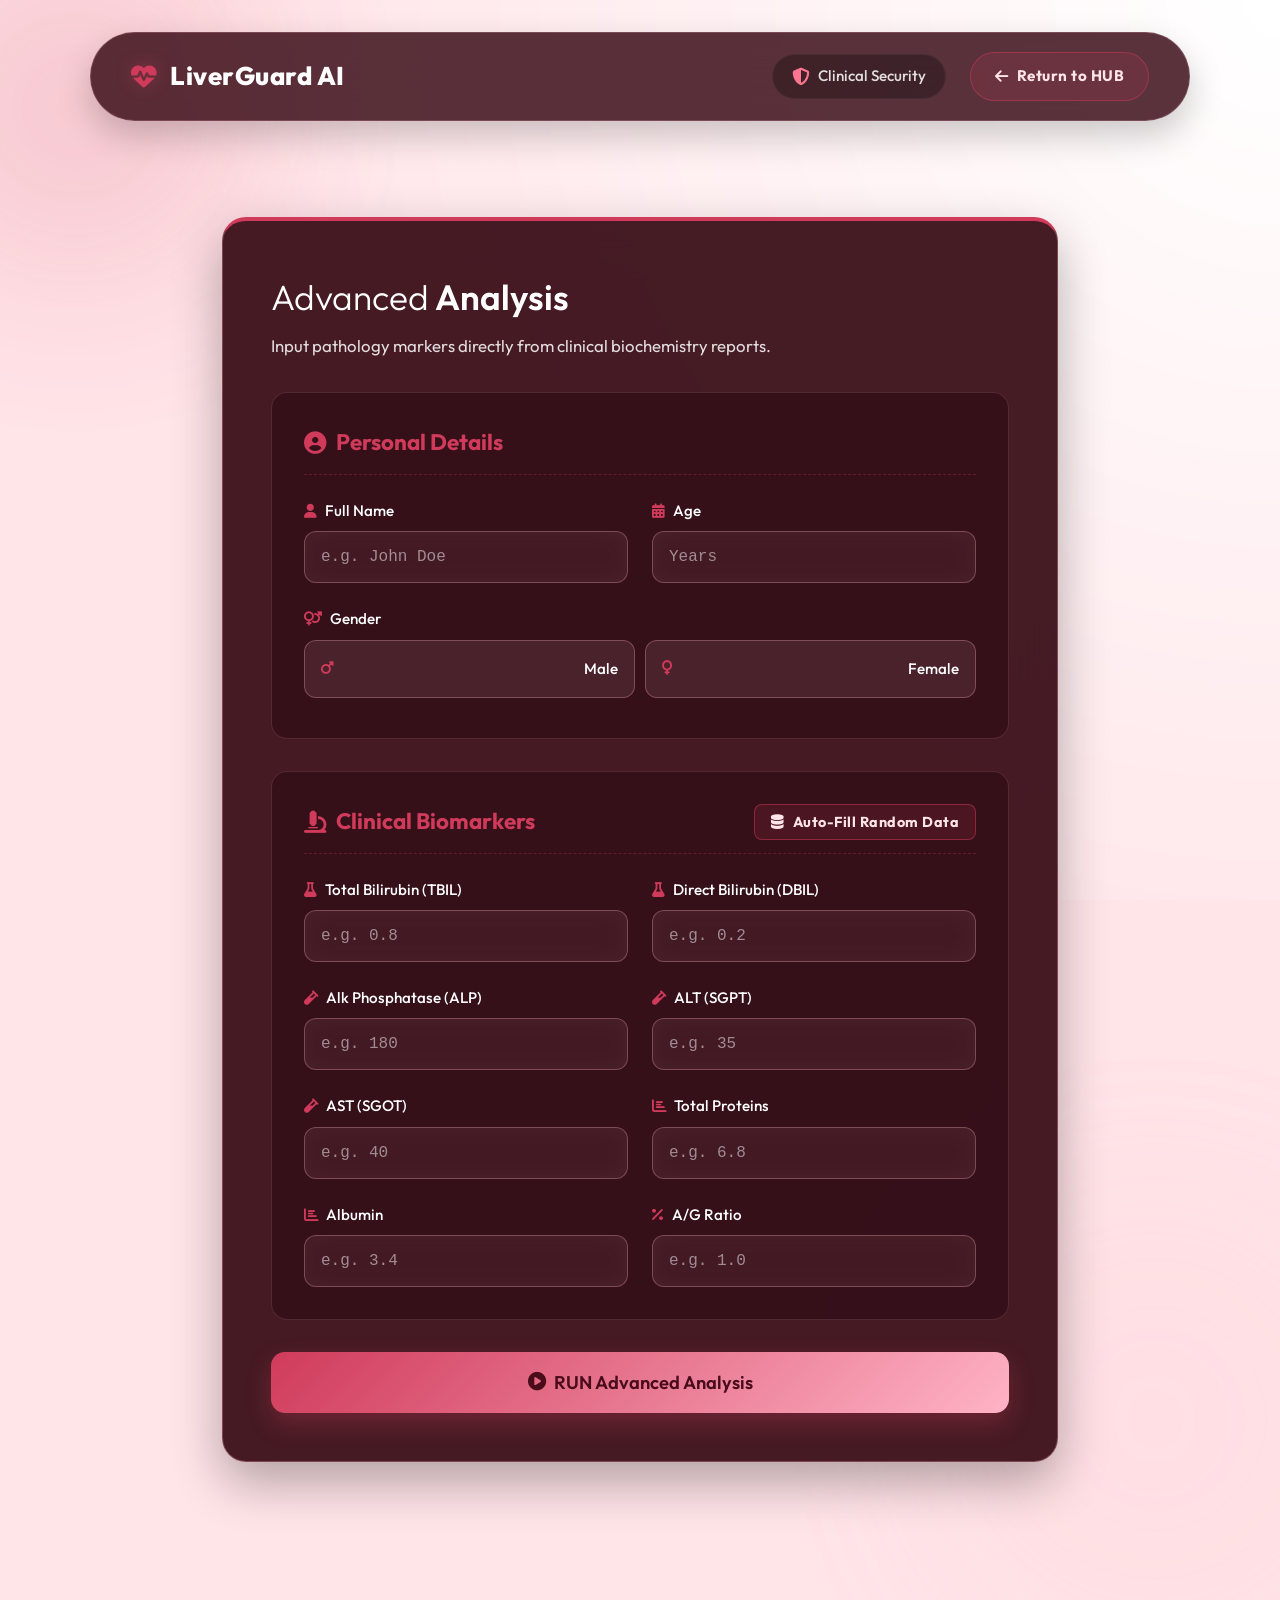
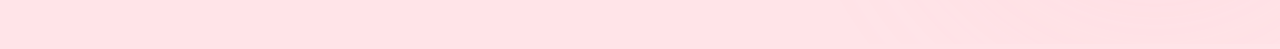
==== templates/advanced.html @ 9c4d7ac1 "Initial commit" ====
<!DOCTYPE html>
<html lang="en">

<head>
    <meta charset="UTF-8">
    <meta name="viewport" content="width=device-width, initial-scale=1.0">
    <title>Advanced Analysis - LiverGuard AI</title>
    <link href="https://fonts.googleapis.com/css2?family=Outfit:wght@300;400;500;600;700&display=swap" rel="stylesheet">
    <link rel="stylesheet" href="https://cdnjs.cloudflare.com/ajax/libs/font-awesome/6.4.0/css/all.min.css">
    <style>
        :root {
            --bg-main: #ffe4e8;
            --bg-dark: #5c001e;
            --card-bg: rgba(60, 15, 25, 0.95);
            --border-glass: rgba(255, 182, 193, 0.3);
            --accent: #d03b5b;
            --accent-dim: rgba(208, 59, 91, 0.5);
            --text-white: #ffffff;
            --text-muted: rgba(255, 255, 255, 0.85);
        }

        * {
            margin: 0;
            padding: 0;
            box-sizing: border-box;
            font-family: 'Outfit', sans-serif;
        }

        body {
            background: var(--bg-main);
            color: #4a0c1a;
            line-height: 1.6;
            overflow-x: hidden;
            position: relative;
        }

        .bg-nodes {
            position: fixed;
            top: 0;
            left: 0;
            width: 100vw;
            height: 100vh;
            background: radial-gradient(circle at top right, #ffffff 0%, transparent 70%);
            z-index: -1;
        }

        .orb {
            position: absolute;
            border-radius: 50%;
            filter: blur(90px);
            z-index: 0;
            animation: float 12s infinite alternate ease-in-out;
            opacity: 0.4;
            pointer-events: none;
        }

        .orb-1 {
            width: 350px;
            height: 350px;
            background: rgba(208, 59, 91, 0.4);
            top: -100px;
            left: -100px;
        }

        .orb-2 {
            width: 450px;
            height: 450px;
            background: rgba(255, 182, 193, 0.25);
            bottom: -150px;
            right: -100px;
            animation-duration: 18s;
        }

        @keyframes float {
            0% {
                transform: translateY(0px) scale(1);
            }

            100% {
                transform: translateY(40px) scale(1.1);
            }
        }

        .container {
            max-width: 900px;
            margin: 0 auto;
            padding: 2rem;
            position: relative;
            z-index: 10;
        }

        .top-nav {
            display: flex;
            justify-content: space-between;
            align-items: center;
            padding: 1.2rem 2.5rem;
            position: relative;
            z-index: 100;
            background: rgba(60, 15, 25, 0.85);
            backdrop-filter: blur(20px);
            -webkit-backdrop-filter: blur(20px);
            box-shadow: 0 15px 35px rgba(0, 0, 0, 0.2);
            border: 1px solid rgba(255, 182, 193, 0.2);
            border-radius: 100px;
            max-width: 1100px;
            margin: 2rem auto 2rem;
            transition: all 0.4s ease;
        }

        .top-nav:hover {
            border-color: rgba(208, 59, 91, 0.5);
            box-shadow: 0 20px 40px rgba(0, 0, 0, 0.3), 0 0 20px rgba(208, 59, 91, 0.1);
        }

        .nav-brand {
            font-size: 1.6rem;
            font-weight: 800;
            display: flex;
            align-items: center;
            gap: 0.8rem;
            letter-spacing: 0.5px;
            color: #fff;
        }

        .nav-brand i {
            color: var(--accent);
            filter: drop-shadow(0 0 8px rgba(208, 59, 91, 0.4));
        }

        .btn-sec {
            background: rgba(208, 59, 91, 0.15);
            border: 1px solid rgba(208, 59, 91, 0.5);
            color: #ffe4e8;
            padding: 0.7rem 1.5rem;
            border-radius: 50px;
            font-size: 0.95rem;
            font-weight: 700;
            text-decoration: none;
            cursor: pointer;
            transition: all 0.3s ease;
            display: flex;
            align-items: center;
            gap: 0.5rem;
            letter-spacing: 0.5px;
        }

        .btn-sec:hover {
            background: rgba(208, 59, 91, 0.3);
            transform: translateY(-2px);
            box-shadow: 0 5px 15px rgba(208, 59, 91, 0.3);
        }

        .glass-card {
            background: var(--card-bg);
            color: var(--text-white);
            backdrop-filter: blur(25px);
            -webkit-backdrop-filter: blur(25px);
            border: 1px solid var(--border-glass);
            border-radius: 24px;
            box-shadow: 0 20px 50px rgba(0, 0, 0, 0.3);
            padding: 3rem;
            border-top: 4px solid var(--accent);
            margin-top: 2rem;
        }

        h2 {
            font-size: 2.2rem;
            font-weight: 600;
            margin-bottom: 0.5rem;
            color: #fff;
        }

        .desc {
            color: var(--text-muted);
            font-size: 1.05rem;
            margin-bottom: 2rem;
        }

        .section-card {
            background: rgba(30, 0, 10, 0.4);
            border: 1px solid rgba(255, 182, 193, 0.15);
            border-radius: 16px;
            padding: 2rem;
            margin-bottom: 2rem;
        }

        .section-title {
            color: var(--accent);
            font-size: 1.4rem;
            margin-bottom: 1.5rem;
            border-bottom: 1px dashed rgba(208, 59, 91, 0.3);
            padding-bottom: 0.8rem;
            display: flex;
            align-items: center;
            gap: 10px;
        }

        .input-grid {
            display: grid;
            grid-template-columns: 1fr 1fr;
            gap: 1.5rem;
        }

        .input-group {
            display: flex;
            flex-direction: column;
        }

        .input-group label {
            display: flex;
            align-items: center;
            justify-content: space-between;
            font-size: 0.95rem;
            color: var(--text-white);
            font-weight: 500;
            margin-bottom: 0.5rem;
        }

        .input-group label .icon-text {
            display: flex;
            align-items: center;
            gap: 8px;
        }

        .input-group label i {
            color: var(--accent);
            font-size: 0.9rem;
        }

        .input-group input[type="text"],
        .input-group input[type="number"] {
            width: 100%;
            background: rgba(255, 182, 193, 0.1);
            backdrop-filter: blur(12px);
            -webkit-backdrop-filter: blur(12px);
            border: 1px solid rgba(255, 182, 193, 0.3);
            border-radius: 12px;
            padding: 1rem;
            color: #fff;
            outline: none;
            transition: 0.3s;
            font-size: 1rem;
            font-family: monospace;
        }

        .input-group input[type="text"]:focus,
        .input-group input[type="number"]:focus {
            border-color: var(--accent);
            box-shadow: 0 0 15px rgba(208, 59, 91, 0.2);
            background: rgba(255, 182, 193, 0.25);
        }

        .input-group input::placeholder {
            color: rgba(255, 255, 255, 0.5);
        }

        /* Radio Box Selections */
        .radio-selection {
            display: flex;
            gap: 10px;
            width: 100%;
        }

        .radio-selection input[type="radio"] {
            display: none;
        }

        .radio-box {
            flex: 1;
            display: flex;
            align-items: center;
            justify-content: center;
            gap: 8px;
            padding: 1rem;
            background: rgba(255, 182, 193, 0.1);
            border: 1px solid rgba(255, 182, 193, 0.3);
            border-radius: 12px;
            cursor: pointer;
            transition: 0.3s;
            color: var(--text-muted);
            font-weight: 500;
            text-align: center;
        }

        /* Gender Specific Colors */
        .radio-selection input[type="radio"]:checked+.radio-box.male {
            background: rgba(59, 130, 246, 0.3);
            border-color: #60a5fa;
            color: #fff;
            box-shadow: 0 0 15px rgba(59, 130, 246, 0.4);
        }

        .radio-selection input[type="radio"]:checked+.radio-box.female {
            background: rgba(244, 114, 182, 0.3);
            border-color: #f472b6;
            color: #fff;
            box-shadow: 0 0 15px rgba(244, 114, 182, 0.4);
        }

        .btn-liver {
            background: linear-gradient(135deg, var(--accent), #ffb3c6);
            color: #4a0c1a;
            box-shadow: 0 10px 25px rgba(208, 59, 91, 0.3);
            width: 100%;
            border-radius: 14px;
            padding: 1.2rem;
            font-size: 1.15rem;
            margin-top: 1rem;
            border: none;
            cursor: pointer;
            font-weight: 600;
            display: flex;
            justify-content: center;
            align-items: center;
            transition: 0.3s;
        }

        .btn-liver:hover {
            transform: translateY(-3px);
            box-shadow: 0 15px 35px rgba(208, 59, 91, 0.5);
            background: linear-gradient(135deg, #ffb3c6, var(--accent));
        }

        .loader-overlay {
            position: fixed;
            top: 0;
            left: 0;
            width: 100vw;
            height: 100vh;
            background: rgba(60, 15, 25, 0.95);
            z-index: 9999;
            display: flex;
            flex-direction: column;
            align-items: center;
            justify-content: center;
            backdrop-filter: blur(10px);
            -webkit-backdrop-filter: blur(10px);
        }

        .spinner {
            width: 60px;
            height: 60px;
            border: 4px solid rgba(208, 59, 91, 0.2);
            border-top-color: var(--accent);
            border-radius: 50%;
            animation: spin 1s infinite linear;
            margin-bottom: 2rem;
        }

        .loader-text {
            color: #fff;
            font-size: 1.8rem;
            letter-spacing: 1px;
            font-weight: 600;
        }

        @keyframes spin {
            100% {
                transform: rotate(360deg);
            }
        }

        @media(max-width: 600px) {

            .input-grid,
            .radio-selection {
                flex-direction: column;
                grid-template-columns: 1fr;
            }
        }
    </style>
</head>

<body>
    <div class="bg-nodes"></div>
    <div class="orb orb-1"></div>
    <div class="orb orb-2"></div>

    <nav class="top-nav">
        <div class="nav-brand"><i class="fas fa-heartbeat"></i> <span>LiverGuard AI</span></div>
        <div style="display: flex; align-items: center; gap: 1.5rem;">
            <div
                style="font-size: 0.95rem; color: var(--text-muted); font-weight: 500; display: flex; align-items: center; gap: 0.5rem; background: rgba(0,0,0,0.3); padding: 0.6rem 1.2rem; border-radius: 50px; border: 1px solid rgba(255,255,255,0.05);">
                <i class="fas fa-shield-alt" style="color: #ff758f; font-size: 1.1rem;"></i> <span>Clinical
                    Security</span>
            </div>
            <a href="/" class="btn-sec"><i class="fas fa-arrow-left"></i> Return to HUB</a>
        </div>
    </nav>

    <main class="container">
        <form action="/predict" method="post" id="mainForm"
            onsubmit="document.getElementById('analysisLoader').style.display='flex'">
            <input type="hidden" name="mode" value="clinical">

            <div class="glass-card">
                <h2><span style="font-weight: 300;">Advanced</span> Analysis</h2>
                <p class="desc">Input pathology markers directly from clinical biochemistry reports.</p>

                <!-- 1. Personal Details Section -->
                <div class="section-card">
                    <h3 class="section-title"><i class="fas fa-user-circle"></i> Personal Details</h3>
                    <div class="input-grid">
                        <div class="input-group">
                            <label><span class="icon-text"><i class="fas fa-user"></i> Full Name</span></label>
                            <input type="text" name="patient_name" placeholder="e.g. John Doe">
                        </div>
                        <div class="input-group">
                            <label><span class="icon-text"><i class="fas fa-calendar-alt"></i> Age</span></label>
                            <input type="number" name="age_c" placeholder="Years" required min="1" max="120">
                        </div>
                        <div class="input-group" style="grid-column: span 2;">
                            <label><span class="icon-text"><i class="fas fa-venus-mars"></i> Gender</span></label>
                            <div class="radio-selection">
                                <input type="radio" id="gender_male" name="gender_c" value="1" required>
                                <label for="gender_male" class="radio-box male"><i class="fas fa-mars"></i> Male</label>

                                <input type="radio" id="gender_female" name="gender_c" value="0" required>
                                <label for="gender_female" class="radio-box female"><i class="fas fa-venus"></i>
                                    Female</label>
                            </div>
                        </div>
                    </div>
                </div>

                <!-- 2. Clinical Biomarkers Section -->
                <div class="section-card">
                    <div
                        style="display: flex; justify-content: space-between; align-items: center; border-bottom: 1px dashed rgba(208, 59, 91, 0.3); padding-bottom: 0.8rem; margin-bottom: 1.5rem;">
                        <h3 class="section-title" style="border-bottom: none; margin-bottom: 0; padding-bottom: 0;"><i
                                class="fas fa-microscope"></i> Clinical Biomarkers</h3>
                        <button type="button" class="btn-sec" onclick="loadDatabaseData()"
                            style="padding: 0.5rem 1rem; border-radius: 8px; font-size: 0.9rem;">
                            <i class="fas fa-database"></i> Auto-Fill Random Data
                        </button>
                    </div>

                    <div class="input-grid">
                        <div class="input-group">
                            <label><span class="icon-text"><i class="fas fa-flask"></i> Total Bilirubin
                                    (TBIL)</span></label>
                            <input type="number" step="0.01" name="tb" id="inp_tb" placeholder="e.g. 0.8" required>
                        </div>
                        <div class="input-group">
                            <label><span class="icon-text"><i class="fas fa-flask"></i> Direct Bilirubin
                                    (DBIL)</span></label>
                            <input type="number" step="0.01" name="db" id="inp_db" placeholder="e.g. 0.2" required>
                        </div>
                        <div class="input-group">
                            <label><span class="icon-text"><i class="fas fa-vial"></i> Alk Phosphatase
                                    (ALP)</span></label>
                            <input type="number" step="any" name="alp" id="inp_alp" placeholder="e.g. 180" required>
                        </div>
                        <div class="input-group">
                            <label><span class="icon-text"><i class="fas fa-vial"></i> ALT (SGPT)</span></label>
                            <input type="number" step="any" name="alt" id="inp_alt" placeholder="e.g. 35" required>
                        </div>
                        <div class="input-group">
                            <label><span class="icon-text"><i class="fas fa-vial"></i> AST (SGOT)</span></label>
                            <input type="number" step="any" name="ast" id="inp_ast" placeholder="e.g. 40" required>
                        </div>
                        <div class="input-group">
                            <label><span class="icon-text"><i class="fas fa-chart-bar"></i> Total
                                    Proteins</span></label>
                            <input type="number" step="0.1" name="tp" id="inp_tp" placeholder="e.g. 6.8" required>
                        </div>
                        <div class="input-group">
                            <label><span class="icon-text"><i class="fas fa-chart-bar"></i> Albumin</span></label>
                            <input type="number" step="0.1" name="alb" id="inp_alb" placeholder="e.g. 3.4" required>
                        </div>
                        <div class="input-group">
                            <label><span class="icon-text"><i class="fas fa-percentage"></i> A/G Ratio</span></label>
                            <input type="number" step="0.1" name="ag" id="inp_ag" placeholder="e.g. 1.0" required>
                        </div>
                    </div>
                </div>

                <button type="submit" class="btn btn-liver mt-4">
                    <i class="fas fa-play-circle" style="margin-right: 8px;"></i> RUN Advanced Analysis
                </button>
            </div>
        </form>

        <div id="analysisLoader" class="loader-overlay" style="display: none;">
            <div class="text-center" style="display: flex; flex-direction: column; align-items: center;">
                <div class="spinner"></div>
                <h2 class="loader-text" style="color: #fff;">PROCESSING Analysis...</h2>
                <p style="color: var(--accent); margin-top: 0.5rem; letter-spacing: 2px; text-transform: uppercase;">
                    Correlating patient vectors</p>
            </div>
        </div>
    </main>

    <script>
        function loadDatabaseData() {
            // Generate a random multiplier to simulate different clinical patient profiles
            const randomFactor = Math.random();
            let isHighRisk = randomFactor > 0.5;

            // Generate values based on risk profile
            let base_tb = isHighRisk ? (1.5 + Math.random() * 3.0) : (0.2 + Math.random() * 1.0);
            let base_db = isHighRisk ? (0.5 + Math.random() * 2.0) : (0.1 + Math.random() * 0.3);
            let base_alp = isHighRisk ? (120 + Math.random() * 200) : (40 + Math.random() * 80);
            let base_alt = isHighRisk ? (45 + Math.random() * 100) : (10 + Math.random() * 30);
            let base_ast = isHighRisk ? (40 + Math.random() * 120) : (10 + Math.random() * 30);
            let base_tp = 6.0 + Math.random() * 2.3; // Total protein varies less violently 
            let base_alb = isHighRisk ? (2.0 + Math.random() * 1.5) : (3.5 + Math.random() * 1.5);
            let base_ag = isHighRisk ? (0.5 + Math.random() * 0.7) : (1.2 + Math.random() * 0.8);

            document.getElementById('inp_tb').value = base_tb.toFixed(2);
            document.getElementById('inp_db').value = base_db.toFixed(2);
            document.getElementById('inp_alp').value = Math.floor(base_alp);
            document.getElementById('inp_alt').value = Math.floor(base_alt);
            document.getElementById('inp_ast').value = Math.floor(base_ast);
            document.getElementById('inp_tp').value = base_tp.toFixed(1);
            document.getElementById('inp_alb').value = base_alb.toFixed(1);
            document.getElementById('inp_ag').value = base_ag.toFixed(1);
        }
    </script>
</body>

</html>
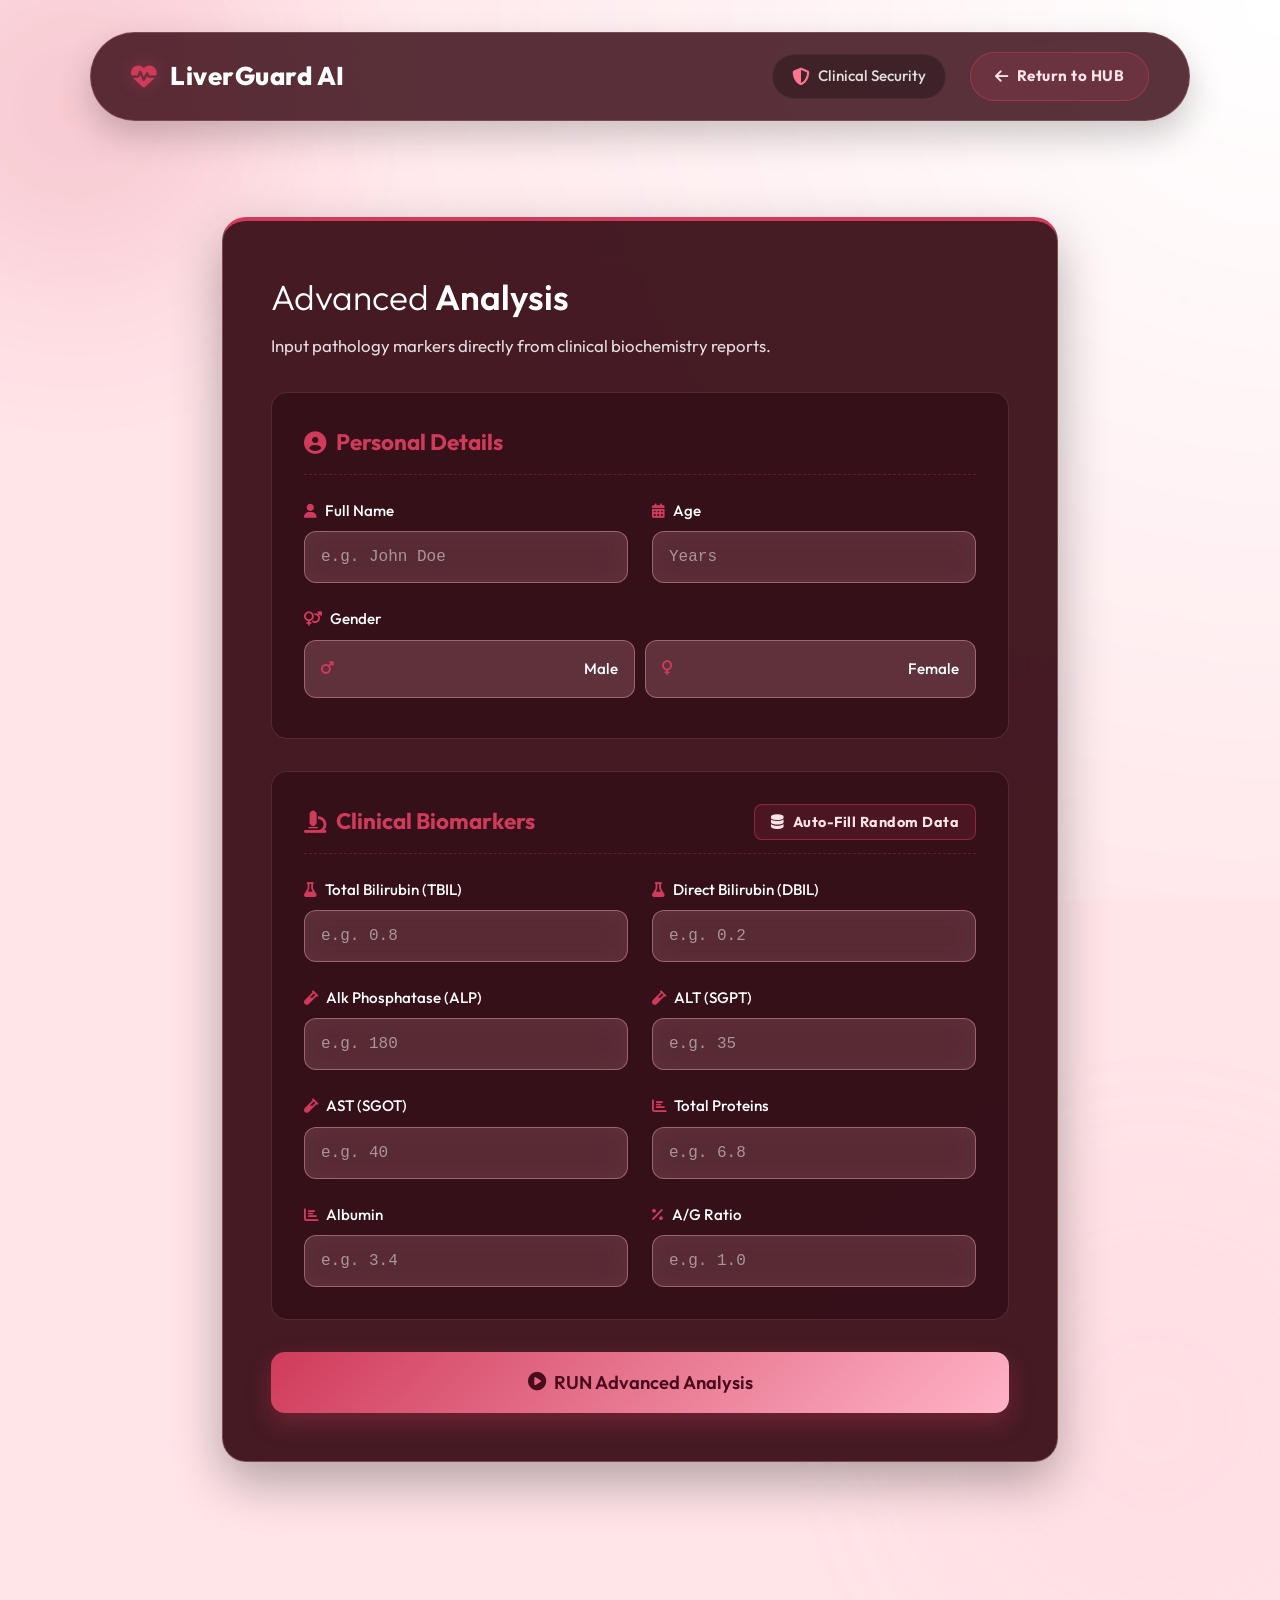
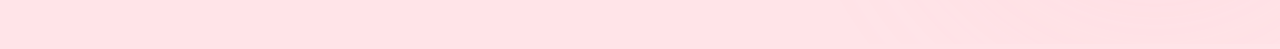
==== commit b6356b83: "UI Update: Make input boxes lighter" ====
--- a/templates/advanced.html
+++ b/templates/advanced.html
@@ -230,10 +230,10 @@
         .input-group input[type="text"],
         .input-group input[type="number"] {
             width: 100%;
-            background: rgba(255, 182, 193, 0.1);
+            background: rgba(255, 182, 193, 0.2);
             backdrop-filter: blur(12px);
             -webkit-backdrop-filter: blur(12px);
-            border: 1px solid rgba(255, 182, 193, 0.3);
+            border: 1px solid rgba(255, 182, 193, 0.4);
             border-radius: 12px;
             padding: 1rem;
             color: #fff;
@@ -272,8 +272,8 @@
             justify-content: center;
             gap: 8px;
             padding: 1rem;
-            background: rgba(255, 182, 193, 0.1);
-            border: 1px solid rgba(255, 182, 193, 0.3);
+            background: rgba(255, 182, 193, 0.2);
+            border: 1px solid rgba(255, 182, 193, 0.4);
             border-radius: 12px;
             cursor: pointer;
             transition: 0.3s;
